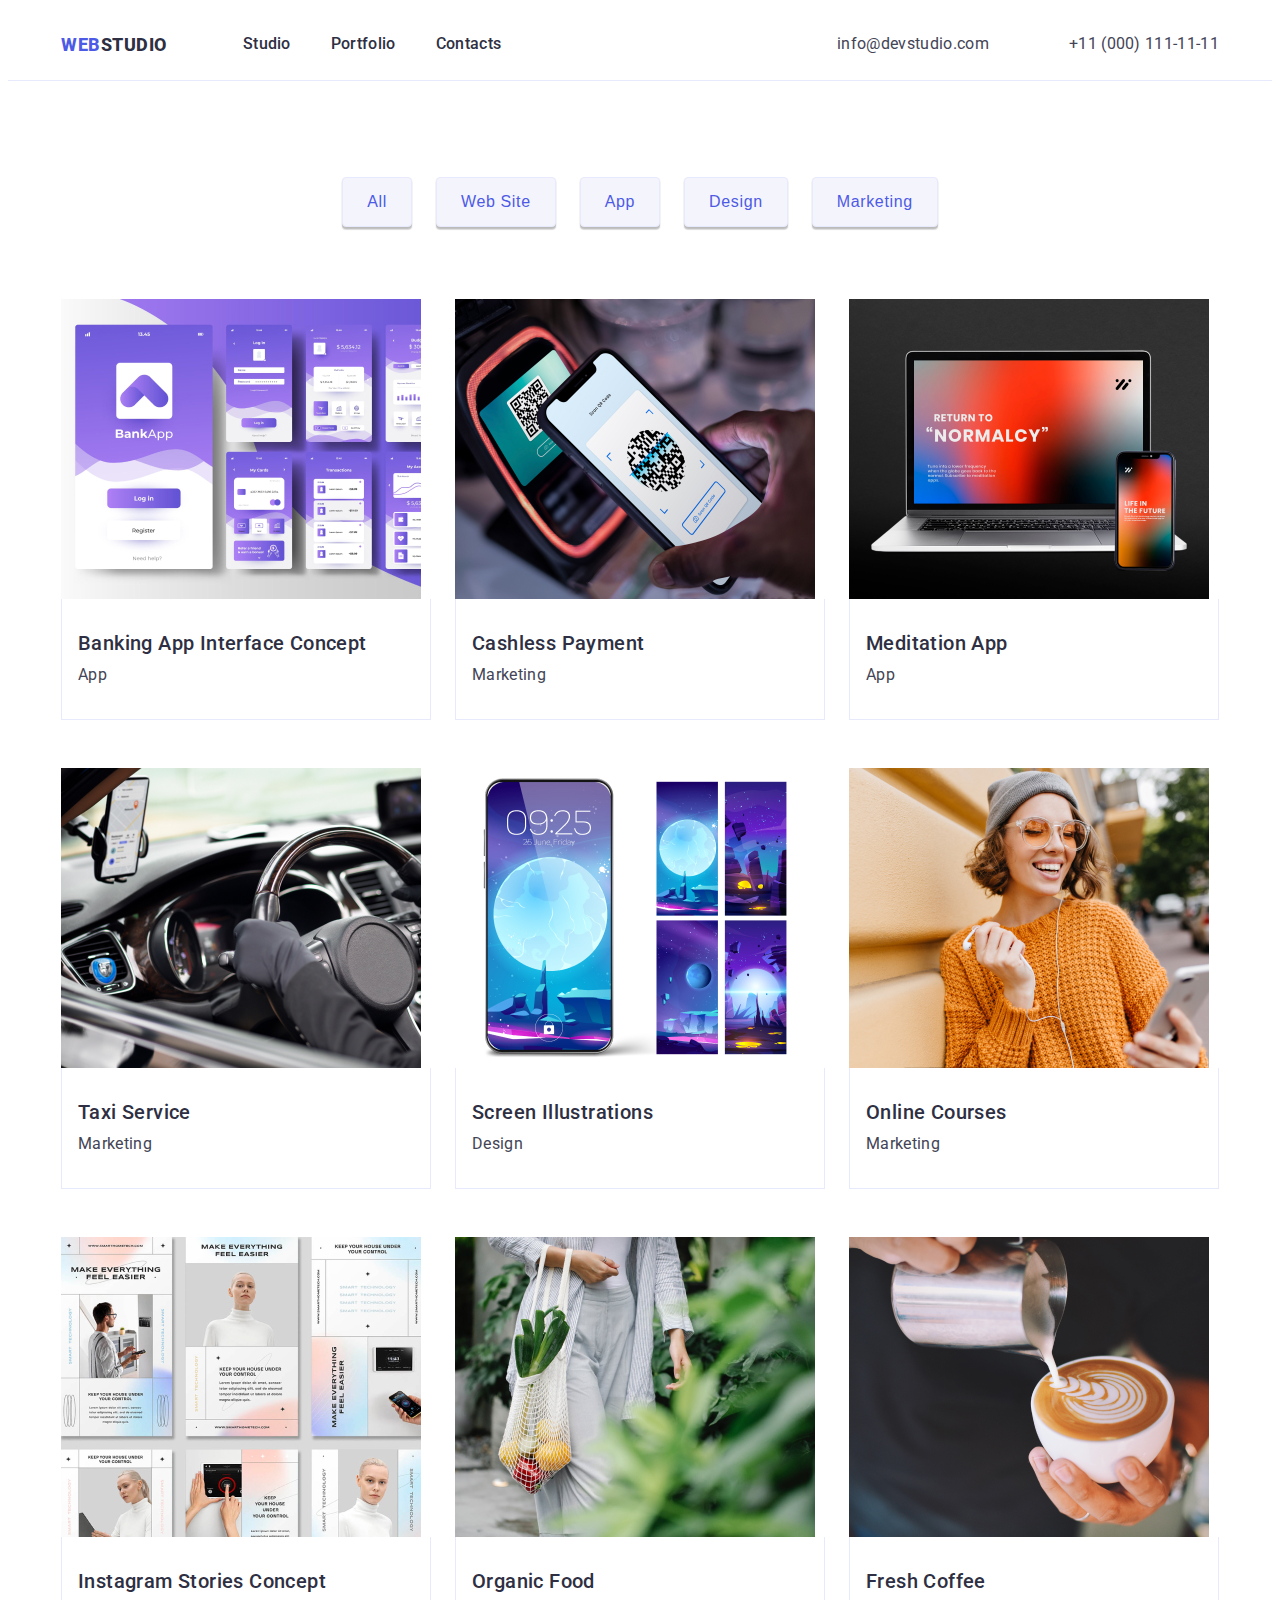
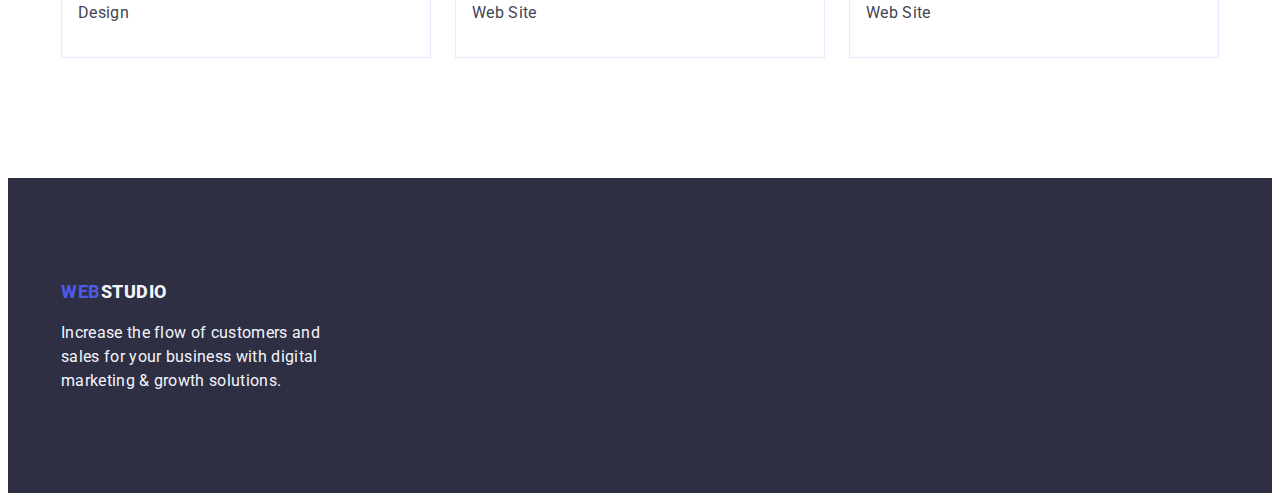
==== portfolio.html @ 7e5cd4c1 "Initial commit" ====
<!DOCTYPE html>
<html lang="en">
  <head>
    <meta charset="UTF-8" />
    <meta http-equiv="X-UA-Compatible" content="IE=edge" />
    <meta name="viewport" content="width=device-width, initial-scale=1.0" />
    <title>Portfolio</title>
    <link rel="preconnect" href="https://fonts.googleapis.com" />
    <link rel="preconnect" href="https://fonts.gstatic.com" crossorigin />
    <link
      href="https://fonts.googleapis.com/css2?family=Raleway:wght@800&family=Roboto:wght@400;500;700;900&display=swap"
      rel="stylesheet"
    />
    <link
      rel="stylesheet"
      href="https://cdnjs.cloudflare.com/ajax/libs/modern-normalize/2.0.0/modern-normalize.min.css"
      integrity="sha512-4xo8blKMVCiXpTaLzQSLSw3KFOVPWhm/TRtuPVc4WG6kUgjH6J03IBuG7JZPkcWMxJ5huwaBpOpnwYElP/m6wg=="
      crossorigin="anonymous"
      referrerpolicy="no-referrer"
    />
    <link rel="stylesheet" href="./css/styles.css" />
  </head>
  <body>
    <!-- Header -->
    <header class="page-header">
      <div class="container header-container">
        <nav class="page-nav">
          <a class="logo-first-part-header link" href="./index.html"
            >Web<span class="logo-second-part-header">Studio</span></a
          >
          <ul class="menu list">
            <li class="menu-item">
              <a class="menu-link link" href="./index.html">Studio</a>
            </li>
            <li class="menu-item">
              <a class="menu-link link" href="./portfolio.html">Portfolio</a>
            </li>
            <li class="menu-item">
              <a class="menu-link link" href="">Contacts</a>
            </li>
          </ul>
        </nav>
        <address class="address-nav">
          <ul class="address-list list">
            <li class="address-item">
              <a class="address-link link" href="mailto:info@devstudio.com"
                >info@devstudio.com</a
              >
            </li>
            <li class="address-item">
              <a class="address-link link" href="tel:+110001111111"
                >+11 (000) 111-11-11</a
              >
            </li>
          </ul>
        </address>
      </div>
    </header>
    <main>
      <section class="section-portfolio">
        <div class="container">
          <h1 class="visually-hidden">portfolio</h1>

          <!-- Filter buttons -->

          <ul class="filter-list list">
            <li class="filter-item" id="#all">
              <button class="filter-button" type="button">All</button>
            </li>
            <li class="filter-item" id="#website">
              <button class="filter-button" type="button">Web Site</button>
            </li>
            <li class="filter-item" id="#app">
              <button class="filter-button" type="button">App</button>
            </li>
            <li class="filter-item" id="#design">
              <button class="filter-button" type="button">Design</button>
            </li>
            <li class="filter-item" id="#marketing">
              <button class="filter-button" type="button">Marketing</button>
            </li>
          </ul>
          <!-- Images group 1 -->
          <ul class="portfolio-job-list list">
            <li class="portfolio-list link">
              <a class="port-links link" href="">
                <img
                  class="images-group"
                  src="./images/portfolio/image_group_1/1.jpg"
                  alt="screenshots on mobile phone of banking app"
                  width="360"
                  height="300"
                />

                <div class="portfolio-block">
                  <h2 class="portfolio-list-head">
                    Banking App Interface Concept
                  </h2>
                  <p class="portfolio-list-description">App</p>
                </div>
              </a>
            </li>
            <li class="portfolio-list link">
              <a class="port-links link" href="">
                <img
                  class="images-group"
                  src="./images/portfolio/image_group_1/2.jpg"
                  alt="man paying with mobile by qr-code"
                  width="360"
                  height="300"
                />

                <div class="portfolio-block">
                  <h2 class="portfolio-list-head">Cashless Payment</h2>
                  <p class="portfolio-list-description">Marketing</p>
                </div>
              </a>
            </li>
            <li class="portfolio-list link">
              <a class="port-links link" href="">
                <img
                  class="images-group"
                  src="./images/portfolio/image_group_1/3.jpg"
                  alt="mobile phone and lapton showing app"
                  width="360"
                  height="300"
                />

                <div class="portfolio-block">
                  <h2 class="portfolio-list-head">Meditation App</h2>
                  <p class="portfolio-list-description">App</p>
                </div>
              </a>
            </li>

            <!-- Images group 2 -->
            <li class="portfolio-list link">
              <a class="port-links link" href="">
                <img
                  class="images-group"
                  src="./images/portfolio/image_group_2/1.jpg"
                  alt="man driving a car"
                  width="360"
                  height="300"
                />

                <div class="portfolio-block">
                  <h2 class="portfolio-list-head">Taxi Service</h2>
                  <p class="portfolio-list-description">Marketing</p>
                </div>
              </a>
            </li>
            <li class="portfolio-list link">
              <a class="port-links link" href="">
                <img
                  class="images-group"
                  src="./images/portfolio/image_group_2/2.jpg"
                  alt="phone with different Illustrations"
                  width="360"
                  height="300"
                />

                <div class="portfolio-block">
                  <h2 class="portfolio-list-head">Screen Illustrations</h2>
                  <p class="portfolio-list-description">Design</p>
                </div>
              </a>
            </li>
            <li class="portfolio-list link">
              <a class="port-links link" href="">
                <img
                  class="images-group"
                  src="./images/portfolio/image_group_2/3.jpg"
                  alt="girl listening music and smiling"
                  width="360"
                  height="300"
                />

                <div class="portfolio-block">
                  <h2 class="portfolio-list-head">Online Courses</h2>
                  <p class="portfolio-list-description">Marketing</p>
                </div>
              </a>
            </li>
            <!-- Images group 3 -->

            <li class="portfolio-list link">
              <a class="port-links link" href="">
                <img
                  class="images-group"
                  src="./images/portfolio/image_group_3/1.jpg"
                  alt="screenshots from applications"
                  width="360"
                  height="300"
                />

                <div class="portfolio-block">
                  <h2 class="portfolio-list-head">Instagram Stories Concept</h2>
                  <p class="portfolio-list-description">Design</p>
                </div>
              </a>
            </li>
            <li class="portfolio-list link">
              <a class="port-links link" href="">
                <img
                  class="images-group"
                  src="./images/portfolio/image_group_3/2.jpg"
                  alt="woman with veggies and fruits"
                  width="360"
                  height="300"
                />

                <div class="portfolio-block">
                  <h2 class="portfolio-list-head">Organic Food</h2>
                  <p class="portfolio-list-description">Web Site</p>
                </div>
              </a>
            </li>
            <li class="portfolio-list link">
              <a class="port-links link" href="">
                <img
                  class="images-group"
                  src="./images/portfolio/image_group_3/3.jpg"
                  alt="man making coffee"
                  width="360"
                  height="300"
                />

                <div class="portfolio-block">
                  <h2 class="portfolio-list-head">Fresh Coffee</h2>
                  <p class="portfolio-list-description">Web Site</p>
                </div>
              </a>
            </li>
          </ul>
        </div>
      </section>
    </main>
    <footer class="footer">
      <div class="container">
        <a class="logo-first-part-footer link" href="./index.html"
          >Web<span class="logo-second-part-footer">Studio</span></a
        >
        <p class="footer-description">
          Increase the flow of customers and <br />sales for your business with
          digital <br />
          marketing & growth solutions.
        </p>
      </div>
    </footer>
  </body>
</html>
---- css/styles.css ----
:root {
--accent-color: #404BBF;
--headers-description: #2E2F42;
--descriptions: #434455;
--footer-description: #F4F4FD;
--button-color: #4d5ae5;
--button-background: #F4F4FD;
--iris: #4D5AE5;
--cornflower: #E7E9FC;
--secondary-logo-header-color: #2e2f42;
--filter-box-shadow: 0px 2px 2px 0px rgba(0, 0, 0, 0.12),
    0px 2px 1px 0px rgba(0, 0, 0, 0.08),
    0px 3px 1px 0px rgba(0, 0, 0, 0.10);
/**
  |============================
  | Fonts
  |============================
*/
--font-logo: font-family: 'Raleway', sans-serif;
}
h1,h2,h3,h4,h5,h6,p {
   margin: 0;
}
.list {
    padding: 0;
    margin: 0;
    list-style: none;
}
.link {
    text-decoration: none;
}
.container {
    margin-left: auto;
    margin-right: auto;
    padding-left: 15px;
    padding-right: 15px;
    width: 1158px;
   
}

body {
    font-family: 'Roboto', sans-serif;
    background-color: #FFFFFF;
    color: #434455;
    
}
.section {
    padding-top: 0;
    padding-bottom: 120px;
}

img { 
    display: block;
}

.visually-hidden {
    position: absolute;
    width: 1px;
    height: 1px;
    margin: -1px;
    border: 0;
    padding: 0;

    white-space: nowrap;
    clip-path: inset(100%);
    clip: rect(0 0 0 0);
    overflow: hidden;
}


/**
  |============================
  | Header
  |============================
*/
.logo-first-part-header {
    margin-right: 76px;
    padding-top: 25.5px;
    padding-bottom: 25.5px;

    font-family: var(--font-logo);
    font-weight: 800;
    font-size: 18px;
    line-height: 1.17;
    letter-spacing: 0.03em;
    text-transform: uppercase;
    color: var(--iris);

}
.logo-second-part-header {
    font-family: var(--font-logo);
    font-weight: 800;
    font-size: 18px;
    line-height: 1.17;
    letter-spacing: 0.03em;
    text-transform: uppercase;
    color: var(--secondary-logo-header-color);

}

.page-header {
    border-bottom: 1px solid #e7e9fc;
}

.header-container {
    display: flex;
    align-items: center;
}
.page-nav {
    display: flex;
    align-items: center;
}
.menu {
    display: flex;
    gap: 40px;
}

.menu-link {
    display: block;
    padding-top: 24px;
    padding-bottom: 24px;
}    

.menu-link {
        font-style: normal;
        font-weight: 500;
        font-size: 16px;
        line-height: 1.5;
        letter-spacing: 0.02em;
        color: var(--headers-description);
}
.menu-link:hover,
.menu-link:focus {
    color: #404bbf;

}

/* --------------------Address--------------------- */
address {
    font-style: normal;
}
.address-nav {
    margin-left: auto;
}
.address-list {
    display: flex;
    margin-left: auto;
    gap: 40px;

}
.address-item + .address-item {
    margin-left: 40px;
}
.address-link {
    padding-top: 24px;
    padding-bottom: 24px;
        font-style: normal;
        list-style: none;
        font-weight: 400;
        font-size: 16px;
        line-height: 1.5;
        letter-spacing: 0.02em;
        color: #434455;
}
.address-link:hover,
.address-link:focus {
color: #404bbf;
}

/* --------------------/Address--------------------- */

/**
  |============================
  | /HEADER
  |============================
*/

/**
  |============================
  | HERo
  |============================
*/
.main-section {
   
    background-color: #2e2f42;
    text-align: center;
    height: 600px;
    padding: 188px 0;
}

.hero-title {
    align-items: center;
    max-width: 496px;
    margin: auto;
    margin-bottom: 48px;
 

    font-weight: 700;
    font-size: 56px;
    line-height: 1.07;
    letter-spacing: 0.02em;
    color: #ffffff;
    
}
.order-button {
    display: block;
    margin: auto;
    border: none;
    min-width: 169px;
    height: 56px;
    padding: 16px 32px;
    border-radius: 4px;
    box-shadow: 0px 4px 4px 0px rgba(0, 0, 0, 0.15);
    
    font-size: 16px;
    font-weight: 500;
    letter-spacing: 0.04em;
    line-height: 1.5;
    color:#ffffff;
    background: var(--iris);
    cursor: pointer;
}
.order-button:hover,
.order-button:focus {
    background-color: #404BBF
}
/**
  |============================
  | /HERO
  |============================
*/


/**
  |============================
  | OUR GOALS
  |============================
*/

.section-goals {
    padding: 120px 0;
}


.goals-list {
    display: flex;
    gap: 24px;
    
}

.goals-item {
    width: calc((100% - 72px) / 4);
}

.goals-title {
    margin-top: 0;
    margin-bottom: 8px;
        font-weight: 500;
        font-size: 20px;
        line-height: 1.2;
        letter-spacing: 0.02em;
        color: var(--headers-description);
}
.goals-description {
    margin-top: 0;
    margin-bottom: 0;

        font-weight: 400;
        font-size: 16px;
        line-height: 1.5;
        letter-spacing: 0.02em;
        color: var(--descriptions);
}

/**
  |============================
  | /OUR GOALS
  |============================
*/


/**
  |============================
  | OUR SERVICES
  |============================
*/
.team {
    padding: 120px 0;
}

.services {
    padding-bottom: 120px;
}

.services-title {
    margin-top: 0;
    margin-bottom: 72px;
        font-weight: 700;
        font-size: 36px;
        line-height: 1.11;
        text-align: center;
        letter-spacing: 0.02em;
        text-transform: capitalize;
        color: var(--headers-description);
}

.services-list {
    display: flex;
    
    
}

.services-item {
    width: calc((100% - 48) / 3) ;
    margin-right: 24px;
    
}

.services-item:nth-child(3n) {
    margin-right: 0px;
}
/**
  |============================
  | /OUR SERVICES
  |============================
*/


/**
  |============================
  | OUR TEAM
  |============================
*/
.team {
    background-color: #F4F4FD;
}
.our-team-section {
    padding: 120px 0;
    background-color: #F4F4FD;
}

.team-title {
    margin-top: 0;
    margin-bottom: 72px;
    
    font-weight: 700;
    font-size: 36px;
    line-height: 1.11;
    letter-spacing: 0.02em;
    text-transform: capitalize;
    text-align: center;
    color: var(--headers-description);

}

.team-menu {
    display: flex;
    text-align: center;

    background-color: #FFFFFF;
}
.team-item {
    margin-right: 24px;
    width: calc((100%-70) / 4);
    border-radius: 0px 0px 4px 4px;
    

    background-color: #FFFFFF;
}

.team-item:nth-child(4n){
    margin-right: 0;
}

.employee {
    padding: 32px 16px;
}

.team-name {
    margin-bottom: 8px;
    font-weight: 500;
    font-size: 20px;
    line-height: 1.2;
    letter-spacing: 0.02em;
    color: var(--headers-description);
}
.team-position {
    margin-top: 0;
    margin-bottom: 0;
    font-weight: 400;
    font-size: 16px;
    line-height: 1.5;
    letter-spacing: 0.02em;
    color: var(--descriptions);
}

/**
  |============================
  | /OUR TEAM
  |============================
*/


/**
  |============================
  | FOOTER
  |============================
*/


.footer {
    padding: 100px 0;

    background-color: #2e2f42;
}

.logo-first-part-footer {
    display: inline-block;
    padding-top: 0;
    padding-bottom: 0;
    margin-bottom: 16px;

    font-family: var(--font-logo);
    font-weight: 800;
     font-size: 18px;
     line-height: 1.17;
     letter-spacing: 0.03em;
     text-transform: uppercase;
     color: #4d5ae5;
}
.logo-second-part-footer {
    padding-top: 0;
    padding-bottom: 0;

    font-family: var(--font-logo);
    font-weight: 800;
    font-size: 18px;
    line-height: 1.5;
    letter-spacing: 0.03em;
    text-transform: uppercase;
    color: var(--footer-description);
}

.footer-description {
    display: block;
    flex-direction: column;
    max-width: 264px;
    
    font-weight: 400;
    font-size: 16px;
    line-height: 1.5;
    letter-spacing: 0.02em;
    color:var(--footer-description);
}

/**
  |============================
  | /FOOTER
  |============================
*/


/**
  |===========================================================================
  | PORTFOLIO
  |===========================================================================
*/

.section-portfolio{
    padding-top: 96px;
    padding-bottom: 120px;
}

.portfolio-list {
    text-decoration: none;
}

.filter-list {
    display: flex;
    justify-content: center;
    margin-bottom: 72px;
}

.filter-item {
    margin-right: 24px;
}

.filter-item:nth-child(5n) {
    margin-right: 0;
}

.filter-button {
    padding: 12px 24px;
    
    border-radius: 4px;
    box-shadow: var(--filter-box-shadow);
    border: 1px solid var(--cornflower, #E7E9FC);
    
    font-weight: 500;
    font-size: 16px;
    line-height: 1.5;
    letter-spacing: 0.04em;
    cursor: pointer;

    color: var(--button-color);
    background-color: var(--button-background);
}
.filter-button:focus,
.filter-button:hover {
    border: 1px solid transparent;
    background-color: var(--accent-color);
    color: #FFFFFF;
    
}

.portfolio-job-list {
    display: flex;
    flex-wrap: wrap;
    row-gap: 48px;
}

.portfolio-list {
    margin-right: 24px;
    
    width: calc((100% - 48px) / 3);
    
}
.portfolio-list:nth-child(3n) {
    margin-right: 0;
    
}

.portfolio-links {
    display: flex;
}

.portfolio-block {
    padding: 32px 16px;
    border: 1px solid #e7e9fc;
    border-top: none;
}

.portfolio-list-head {
    margin-bottom: 8px;

    font-weight: 500;
    font-size: 20px;
    line-height: 1.2;
    letter-spacing: 0.02em;
    color: var(--headers-description);
    text-decoration: none;
}
.portfolio-list-description {
    font-size: 16px;
    line-height: 1.5;
    letter-spacing: 0.02em;
    color: var(--descriptions);
    text-decoration: none;
}

/**
  |==============================================================================
  | /PORTFOLIO
  |==============================================================================
*/
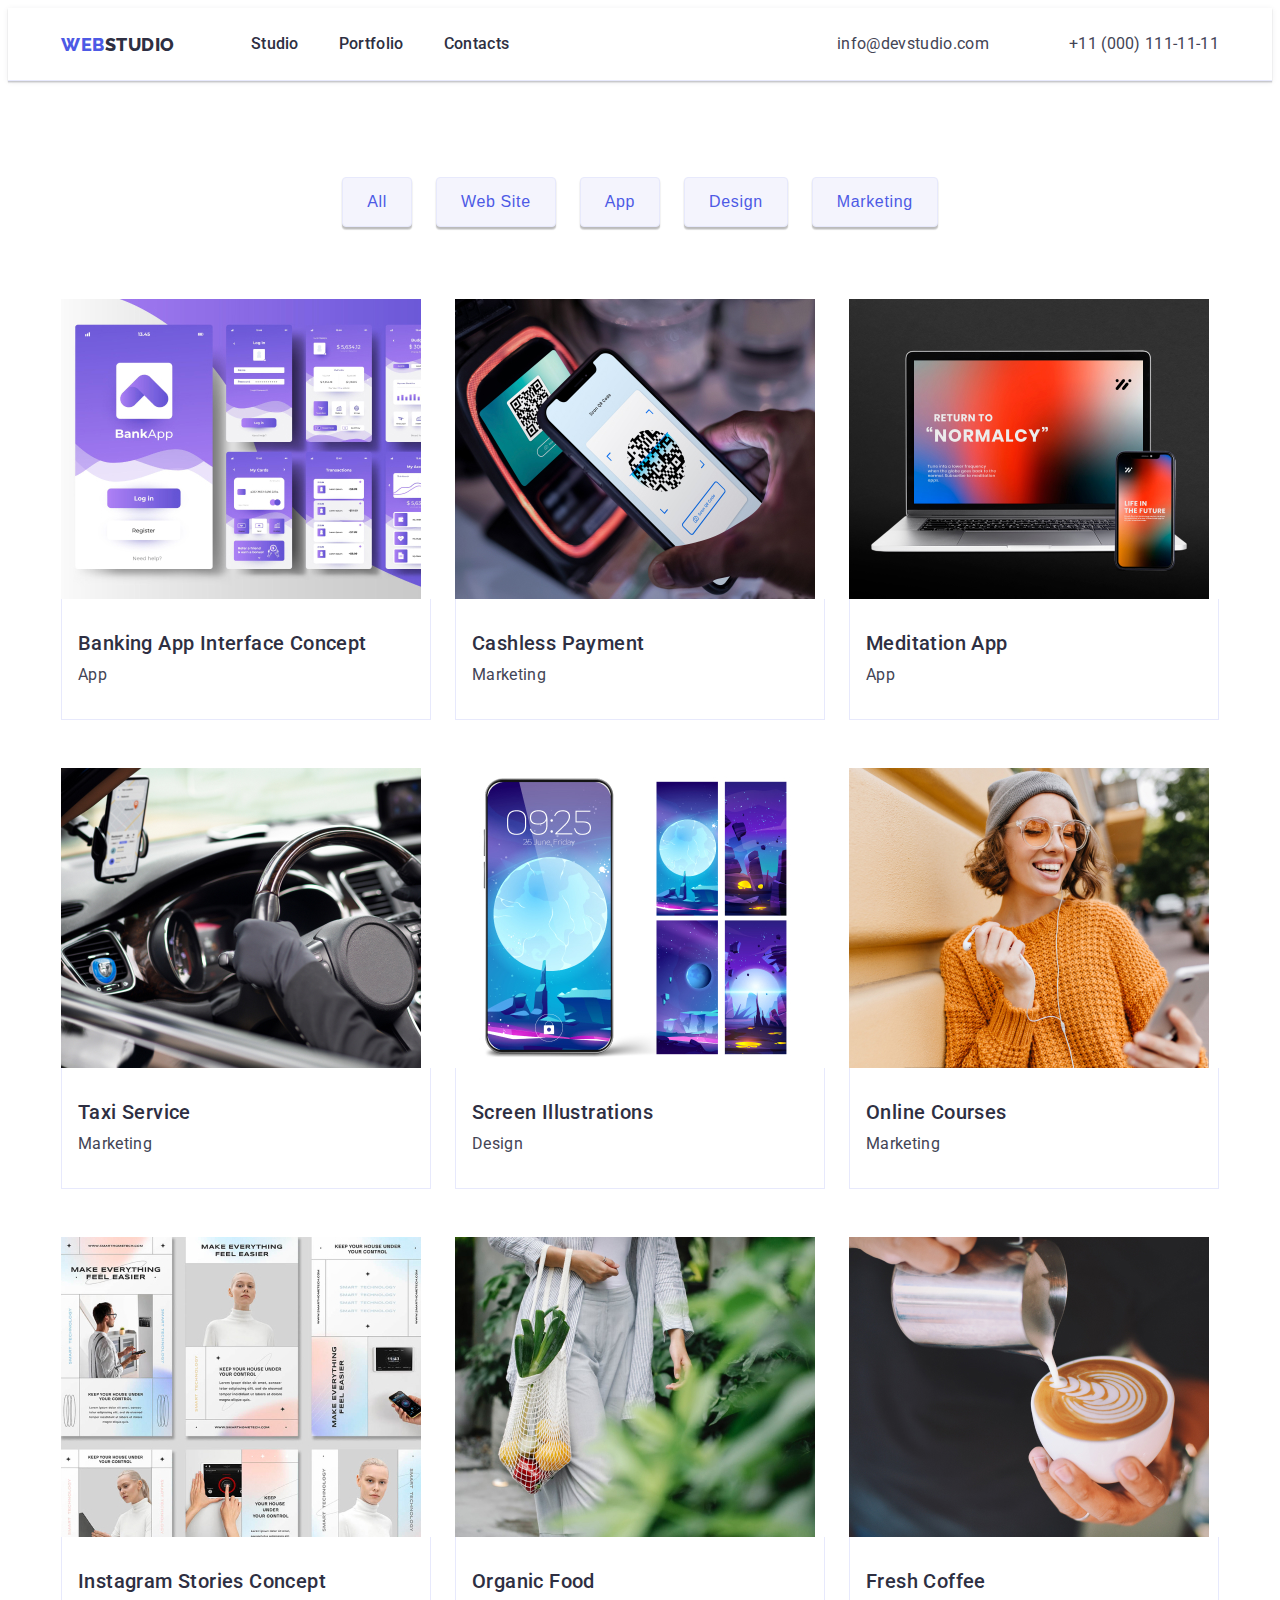
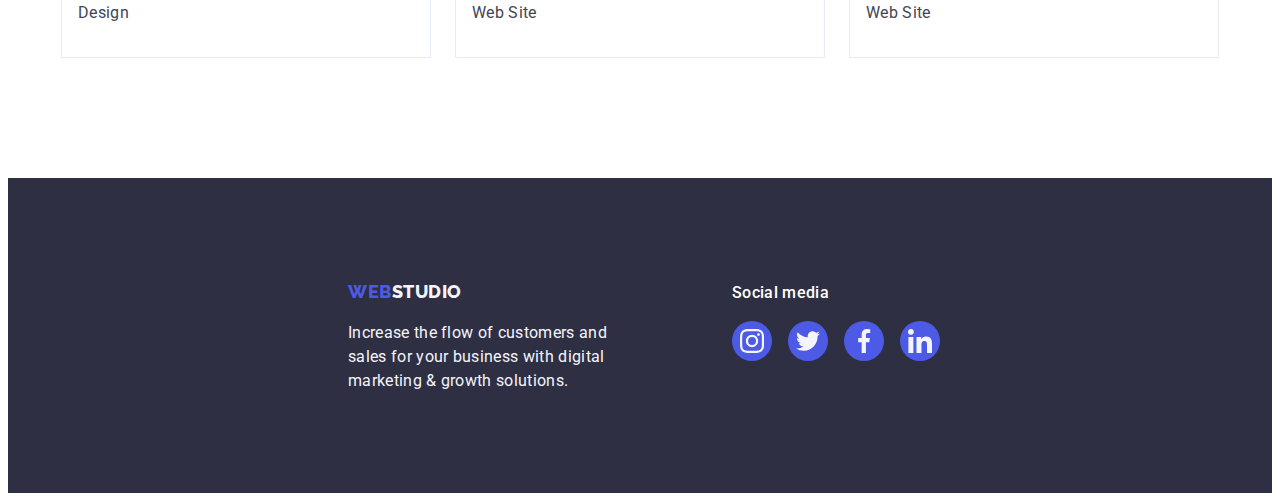
==== commit ec844e7b: "update" ====
--- a/portfolio.html
+++ b/portfolio.html
@@ -109,7 +109,6 @@
                   width="360"
                   height="300"
                 />
-
                 <div class="portfolio-block">
                   <h2 class="portfolio-list-head">Cashless Payment</h2>
                   <p class="portfolio-list-description">Marketing</p>
@@ -237,15 +236,73 @@
       </section>
     </main>
     <footer class="footer">
-      <div class="container">
-        <a class="logo-first-part-footer link" href="./index.html"
-          >Web<span class="logo-second-part-footer">Studio</span></a
-        >
-        <p class="footer-description">
-          Increase the flow of customers and <br />sales for your business with
-          digital <br />
-          marketing & growth solutions.
-        </p>
+      <div class="footer-section container">
+        <div class="footer-logo-side">
+          <a class="logo-first-part-footer link" href="./index.html"
+            >Web<span class="logo-second-part-footer">Studio</span></a
+          >
+          <p class="footer-description">
+            Increase the flow of customers and sales for your business with
+            digital marketing & growth solutions.
+          </p>
+        </div>
+        <div class="footer-socials">
+          <p class="social-text">Social media</p>
+          <ul class="social-list list">
+            <li class="social-item">
+              <a
+                class="social-link"
+                href="https://www.instagram.com/"
+                target="_blank"
+                rel="noopener no-referrer"
+                aria-label="Instagram icon"
+              >
+                <svg class="social-icons" width="24" height="24">
+                  <use href="./images/icons.svg#instagram"></use>
+                </svg>
+              </a>
+            </li>
+            <li>
+              <a
+                class="social-link link"
+                href="https://twitter.com/"
+                target="_blank"
+                rel="noopener no-referrer"
+                aria-label="Twitter icon"
+              >
+                <svg class="social-icons" width="24" height="24">
+                  <use href="./images/icons.svg#twitter"></use>
+                </svg>
+              </a>
+            </li>
+            <li>
+              <a
+                class="social-link"
+                href="https://facebook.com"
+                target="_blank"
+                rel="noopener no-referrer"
+                aria-label="Facebook icon"
+              >
+                <svg class="social-icons" width="24" height="24">
+                  <use href="./images/icons.svg#facebook"></use>
+                </svg>
+              </a>
+            </li>
+            <li>
+              <a
+                class="social-link"
+                href="https://linkedin.com"
+                target="_blank"
+                rel="noopener no-referrer"
+                aria-label="Linkedin icon"
+              >
+                <svg class="social-icons" width="24" height="24">
+                  <use href="./images/icons.svg#linkedin"></use>
+                </svg>
+              </a>
+            </li>
+          </ul>
+        </div>
       </div>
     </footer>
   </body>
--- a/css/styles.css
+++ b/css/styles.css
@@ -1,72 +1,73 @@
 :root {
---accent-color: #404BBF;
---headers-description: #2E2F42;
---descriptions: #434455;
---footer-description: #F4F4FD;
---button-color: #4d5ae5;
---button-background: #F4F4FD;
---iris: #4D5AE5;
---cornflower: #E7E9FC;
---secondary-logo-header-color: #2e2f42;
---filter-box-shadow: 0px 2px 2px 0px rgba(0, 0, 0, 0.12),
-    0px 2px 1px 0px rgba(0, 0, 0, 0.08),
-    0px 3px 1px 0px rgba(0, 0, 0, 0.10);
-/**
-  |============================
-  | Fonts
-  |============================
-*/
---font-logo: font-family: 'Raleway', sans-serif;
-}
-h1,h2,h3,h4,h5,h6,p {
-   margin: 0;
+  --accent-color: #404bbf;
+  --headers-description: #2e2f42;
+  --descriptions: #434455;
+  --footer-description: #f4f4fd;
+  --button-color: #4d5ae5;
+  --button-background: #f4f4fd;
+  --iris: #4d5ae5;
+  --cornflower: #e7e9fc;
+  --icon-background: #f4f4fd;
+  --secondary-logo-header-color: #2e2f42;
+  --filter-box-shadow: 0px 2px 2px 0px rgba(0, 0, 0, 0.12),
+    0px 2px 1px 0px rgba(0, 0, 0, 0.08), 0px 3px 1px 0px rgba(0, 0, 0, 0.1);
+  --bg-hero: rgba(46, 47, 66, 0.7);
+  --bg-socials: #31d0aa;
+  --font-logo: 'Raleway', sans-serif;
+  --grey-cl: #8e8f99;
+}
+h1,
+h2,
+h3,
+h4,
+h5,
+h6,
+p {
+  margin: 0;
 }
 .list {
-    padding: 0;
-    margin: 0;
-    list-style: none;
+  padding: 0;
+  margin: 0;
+  list-style: none;
 }
 .link {
-    text-decoration: none;
+  text-decoration: none;
 }
 .container {
-    margin-left: auto;
-    margin-right: auto;
-    padding-left: 15px;
-    padding-right: 15px;
-    width: 1158px;
-   
+  margin-left: auto;
+  margin-right: auto;
+  padding-left: 15px;
+  padding-right: 15px;
+  width: 1158px;
 }
 
 body {
-    font-family: 'Roboto', sans-serif;
-    background-color: #FFFFFF;
-    color: #434455;
-    
+  font-family: 'Roboto', sans-serif;
+  background-color: #ffffff;
+  color: #434455;
 }
 .section {
-    padding-top: 0;
-    padding-bottom: 120px;
-}
-
-img { 
-    display: block;
+  padding-top: 0;
+  padding-bottom: 120px;
+}
+
+img {
+  display: block;
 }
 
 .visually-hidden {
-    position: absolute;
-    width: 1px;
-    height: 1px;
-    margin: -1px;
-    border: 0;
-    padding: 0;
-
-    white-space: nowrap;
-    clip-path: inset(100%);
-    clip: rect(0 0 0 0);
-    overflow: hidden;
-}
-
+  position: absolute;
+  width: 1px;
+  height: 1px;
+  margin: -1px;
+  border: 0;
+  padding: 0;
+
+  white-space: nowrap;
+  clip-path: inset(100%);
+  clip: rect(0 0 0 0);
+  overflow: hidden;
+}
 
 /**
   |============================
@@ -74,97 +75,97 @@
   |============================
 */
 .logo-first-part-header {
-    margin-right: 76px;
-    padding-top: 25.5px;
-    padding-bottom: 25.5px;
-
-    font-family: var(--font-logo);
-    font-weight: 800;
-    font-size: 18px;
-    line-height: 1.17;
-    letter-spacing: 0.03em;
-    text-transform: uppercase;
-    color: var(--iris);
-
+  margin-right: 76px;
+  padding-top: 25.5px;
+  padding-bottom: 25.5px;
+
+  font-family: var(--font-logo);
+  font-weight: 800;
+  font-size: 18px;
+  line-height: 1.17;
+  letter-spacing: 0.03em;
+  text-transform: uppercase;
+  color: var(--iris);
 }
 .logo-second-part-header {
-    font-family: var(--font-logo);
-    font-weight: 800;
-    font-size: 18px;
-    line-height: 1.17;
-    letter-spacing: 0.03em;
-    text-transform: uppercase;
-    color: var(--secondary-logo-header-color);
-
+  font-family: var(--font-logo);
+  font-weight: 800;
+  font-size: 18px;
+  line-height: 1.17;
+  letter-spacing: 0.03em;
+  text-transform: uppercase;
+  color: var(--secondary-logo-header-color);
 }
 
 .page-header {
-    border-bottom: 1px solid #e7e9fc;
+  border-bottom: 1px solid #e7e9fc;
+
+  box-shadow: 0px 1px 6px 0px rgba(46, 47, 66, 0.08),
+    0px 1px 1px 0px rgba(46, 47, 66, 0.16),
+    0px 2px 1px 0px rgba(46, 47, 66, 0.08);
 }
 
 .header-container {
-    display: flex;
-    align-items: center;
+  display: flex;
+  align-items: center;
 }
 .page-nav {
-    display: flex;
-    align-items: center;
+  display: flex;
+  align-items: center;
 }
 .menu {
-    display: flex;
-    gap: 40px;
+  display: flex;
+  gap: 40px;
 }
 
 .menu-link {
-    display: block;
-    padding-top: 24px;
-    padding-bottom: 24px;
-}    
+  display: block;
+  padding-top: 24px;
+  padding-bottom: 24px;
+}
 
 .menu-link {
-        font-style: normal;
-        font-weight: 500;
-        font-size: 16px;
-        line-height: 1.5;
-        letter-spacing: 0.02em;
-        color: var(--headers-description);
+  font-style: normal;
+  font-weight: 500;
+  font-size: 16px;
+  line-height: 1.5;
+  letter-spacing: 0.02em;
+  color: var(--headers-description);
 }
 .menu-link:hover,
 .menu-link:focus {
-    color: #404bbf;
-
+  color: #404bbf;
 }
 
 /* --------------------Address--------------------- */
 address {
-    font-style: normal;
+  font-style: normal;
 }
 .address-nav {
-    margin-left: auto;
+  margin-left: auto;
 }
 .address-list {
-    display: flex;
-    margin-left: auto;
-    gap: 40px;
-
+  display: flex;
+  margin-left: auto;
+  gap: 40px;
 }
 .address-item + .address-item {
-    margin-left: 40px;
+  margin-left: 40px;
 }
 .address-link {
-    padding-top: 24px;
-    padding-bottom: 24px;
-        font-style: normal;
-        list-style: none;
-        font-weight: 400;
-        font-size: 16px;
-        line-height: 1.5;
-        letter-spacing: 0.02em;
-        color: #434455;
+  padding-top: 24px;
+  padding-bottom: 24px;
+  font-style: normal;
+  list-style: none;
+  font-weight: 400;
+  font-size: 16px;
+  line-height: 1.5;
+  letter-spacing: 0.02em;
+  color: #434455;
 }
 .address-link:hover,
 .address-link:focus {
-color: #404bbf;
+  color: #404bbf;
 }
 
 /* --------------------/Address--------------------- */
@@ -181,48 +182,57 @@
   |============================
 */
 .main-section {
-   
-    background-color: #2e2f42;
-    text-align: center;
-    height: 600px;
-    padding: 188px 0;
+  height: 600px;
+  padding: 188px 0;
+  margin: 0 auto;
+
+  background-image: linear-gradient(
+      rgba(46, 47, 66, 0.7),
+      rgba(46, 47, 66, 0.7)
+    ),
+    url('../images/hero-bg.jpg');
+  background-repeat: no-repeat;
+  max-width: 1400px;
+  background-position: center;
+  background-size: cover;
+
+  background-color: #2e2f42;
+  text-align: center;
 }
 
 .hero-title {
-    align-items: center;
-    max-width: 496px;
-    margin: auto;
-    margin-bottom: 48px;
- 
-
-    font-weight: 700;
-    font-size: 56px;
-    line-height: 1.07;
-    letter-spacing: 0.02em;
-    color: #ffffff;
-    
+  align-items: center;
+  max-width: 496px;
+  margin: auto;
+  margin-bottom: 48px;
+
+  font-weight: 700;
+  font-size: 56px;
+  line-height: 1.07;
+  letter-spacing: 0.02em;
+  color: #ffffff;
 }
 .order-button {
-    display: block;
-    margin: auto;
-    border: none;
-    min-width: 169px;
-    height: 56px;
-    padding: 16px 32px;
-    border-radius: 4px;
-    box-shadow: 0px 4px 4px 0px rgba(0, 0, 0, 0.15);
-    
-    font-size: 16px;
-    font-weight: 500;
-    letter-spacing: 0.04em;
-    line-height: 1.5;
-    color:#ffffff;
-    background: var(--iris);
-    cursor: pointer;
+  display: block;
+  margin: auto;
+  border: none;
+  min-width: 169px;
+  height: 56px;
+  padding: 16px 32px;
+  border-radius: 4px;
+  box-shadow: 0px 4px 4px 0px rgba(0, 0, 0, 0.15);
+
+  font-size: 16px;
+  font-weight: 500;
+  letter-spacing: 0.04em;
+  line-height: 1.5;
+  color: #ffffff;
+  background: var(--iris);
+  cursor: pointer;
 }
 .order-button:hover,
 .order-button:focus {
-    background-color: #404BBF
+  background-color: #404bbf;
 }
 /**
   |============================
@@ -230,7 +240,6 @@
   |============================
 */
 
-
 /**
   |============================
   | OUR GOALS
@@ -238,38 +247,52 @@
 */
 
 .section-goals {
-    padding: 120px 0;
-}
-
+  padding: 120px 0;
+}
 
 .goals-list {
-    display: flex;
-    gap: 24px;
-    
+  display: flex;
+  gap: 24px;
 }
 
 .goals-item {
-    width: calc((100% - 72px) / 4);
-}
-
+  width: calc((100% - 72px) / 4);
+}
+
+.icon-goals {
+  display: flex;
+  justify-content: center;
+  align-items: center;
+  width: 264px;
+  height: 112px;
+  margin-bottom: 8px;
+  padding: 24px 100px;
+  border-radius: 4px;
+  background-color: var(--icon-background);
+}
+
+/* .icons {
+  width: 64px;
+  height: 64px;
+} */
 .goals-title {
-    margin-top: 0;
-    margin-bottom: 8px;
-        font-weight: 500;
-        font-size: 20px;
-        line-height: 1.2;
-        letter-spacing: 0.02em;
-        color: var(--headers-description);
+  margin-top: 0;
+  margin-bottom: 8px;
+  font-weight: 500;
+  font-size: 20px;
+  line-height: 1.2;
+  letter-spacing: 0.02em;
+  color: var(--headers-description);
 }
 .goals-description {
-    margin-top: 0;
-    margin-bottom: 0;
-
-        font-weight: 400;
-        font-size: 16px;
-        line-height: 1.5;
-        letter-spacing: 0.02em;
-        color: var(--descriptions);
+  margin-top: 0;
+  margin-bottom: 0;
+
+  font-weight: 400;
+  font-size: 16px;
+  line-height: 1.5;
+  letter-spacing: 0.02em;
+  color: var(--descriptions);
 }
 
 /**
@@ -278,46 +301,42 @@
   |============================
 */
 
-
 /**
   |============================
   | OUR SERVICES
   |============================
 */
 .team {
-    padding: 120px 0;
+  padding: 120px 0;
 }
 
 .services {
-    padding-bottom: 120px;
+  padding-bottom: 120px;
 }
 
 .services-title {
-    margin-top: 0;
-    margin-bottom: 72px;
-        font-weight: 700;
-        font-size: 36px;
-        line-height: 1.11;
-        text-align: center;
-        letter-spacing: 0.02em;
-        text-transform: capitalize;
-        color: var(--headers-description);
+  margin-top: 0;
+  margin-bottom: 72px;
+  font-weight: 700;
+  font-size: 36px;
+  line-height: 1.11;
+  text-align: center;
+  letter-spacing: 0.02em;
+  text-transform: capitalize;
+  color: var(--headers-description);
 }
 
 .services-list {
-    display: flex;
-    
-    
+  display: flex;
 }
 
 .services-item {
-    width: calc((100% - 48) / 3) ;
-    margin-right: 24px;
-    
+  width: calc((100% - 48) / 3);
+  margin-right: 24px;
 }
 
 .services-item:nth-child(3n) {
-    margin-right: 0px;
+  margin-right: 0px;
 }
 /**
   |============================
@@ -325,73 +344,99 @@
   |============================
 */
 
-
 /**
   |============================
   | OUR TEAM
   |============================
 */
 .team {
-    background-color: #F4F4FD;
+  background-color: #f4f4fd;
 }
 .our-team-section {
-    padding: 120px 0;
-    background-color: #F4F4FD;
+  padding: 120px 0;
+  background-color: #f4f4fd;
 }
 
 .team-title {
-    margin-top: 0;
-    margin-bottom: 72px;
-    
-    font-weight: 700;
-    font-size: 36px;
-    line-height: 1.11;
-    letter-spacing: 0.02em;
-    text-transform: capitalize;
-    text-align: center;
-    color: var(--headers-description);
-
+  margin-top: 0;
+  margin-bottom: 72px;
+
+  font-weight: 700;
+  font-size: 36px;
+  line-height: 1.11;
+  letter-spacing: 0.02em;
+  text-transform: capitalize;
+  text-align: center;
+  color: var(--headers-description);
 }
 
 .team-menu {
-    display: flex;
-    text-align: center;
-
-    background-color: #FFFFFF;
+  display: flex;
+  text-align: center;
+  gap: 24px;
 }
 .team-item {
-    margin-right: 24px;
-    width: calc((100%-70) / 4);
-    border-radius: 0px 0px 4px 4px;
-    
-
-    background-color: #FFFFFF;
-}
-
-.team-item:nth-child(4n){
-    margin-right: 0;
+  box-shadow: 0px 2px 1px 0px rgba(46, 47, 66, 0.08),
+    0px 1px 1px 0px rgba(46, 47, 66, 0.16),
+    0px 1px 6px 0px rgba(46, 47, 66, 0.08);
+
+  border-radius: 0px 0px 4px 4px;
+
+  background-color: #ffffff;
+}
+
+.team-item:nth-child(4n) {
+  margin-right: 0;
 }
 
 .employee {
-    padding: 32px 16px;
+  padding: 32px 16px;
 }
 
 .team-name {
-    margin-bottom: 8px;
-    font-weight: 500;
-    font-size: 20px;
-    line-height: 1.2;
-    letter-spacing: 0.02em;
-    color: var(--headers-description);
+  margin-bottom: 8px;
+  font-weight: 500;
+  font-size: 20px;
+  line-height: 1.2;
+  letter-spacing: 0.02em;
+  color: var(--headers-description);
 }
 .team-position {
-    margin-top: 0;
-    margin-bottom: 0;
-    font-weight: 400;
-    font-size: 16px;
-    line-height: 1.5;
-    letter-spacing: 0.02em;
-    color: var(--descriptions);
+  margin-top: 0;
+  margin-bottom: 8px;
+  font-weight: 400;
+  font-size: 16px;
+  line-height: 1.5;
+  letter-spacing: 0.02em;
+  color: var(--descriptions);
+}
+
+.social-list {
+  display: flex;
+  justify-content: center;
+  gap: 24px;
+}
+.social-item {
+}
+
+.social-link {
+  display: flex;
+  justify-content: center;
+  align-items: center;
+  width: 40px;
+  height: 40px;
+
+  background-color: var(--button-color);
+  border-radius: 50%;
+}
+
+.social-link:hover,
+.social-link:focus {
+  background-color: var(--accent-color);
+}
+.social-icons {
+  color: currentColor;
+  fill: var(--button-background);
 }
 
 /**
@@ -400,57 +445,150 @@
   |============================
 */
 
-
-/**
-  |============================
+/**
+  |============================
+  | Customers
+  |============================
+*/
+.customers-section {
+  padding: 120px 0;
+  text-align: center;
+}
+.customers-title {
+  margin-top: 0;
+  margin-bottom: 72px;
+
+  font-weight: 700;
+  font-size: 36px;
+  line-height: 1.11;
+  letter-spacing: 0.02em;
+  text-transform: capitalize;
+  text-align: center;
+  color: var(--headers-description);
+}
+
+.customer-icons {
+  display: flex;
+  justify-content: center;
+  align-items: center;
+}
+
+.customers-list {
+  display: flex;
+  gap: 24px;
+}
+
+.customers-item {
+  height: 88px;
+  width: calc((100% - 120px) / 6);
+}
+
+.customers-link {
+  display: flex;
+  align-items: center;
+  justify-content: center;
+
+  width: 100%;
+  height: 100%;
+
+  color: var(--grey-cl);
+  border-radius: 4px;
+  border: 1px solid var(--grey-cl);
+}
+.customers-link:hover,
+.customers-link:focus {
+  border-color: var(--accent-color);
+  color: var(--accent-color);
+}
+.clients {
+  fill: currentColor;
+}
+
+/**
+  |============W================
   | FOOTER
   |============================
 */
 
-
 .footer {
-    padding: 100px 0;
-
-    background-color: #2e2f42;
+  padding: 100px 0;
+
+  background-color: #2e2f42;
+}
+
+.footer-section {
+  display: flex;
+  align-items: baseline;
+  justify-content: center;
+}
+
+.footer-logo-side {
+  margin-right: 120px;
 }
 
 .logo-first-part-footer {
-    display: inline-block;
-    padding-top: 0;
-    padding-bottom: 0;
-    margin-bottom: 16px;
-
-    font-family: var(--font-logo);
-    font-weight: 800;
-     font-size: 18px;
-     line-height: 1.17;
-     letter-spacing: 0.03em;
-     text-transform: uppercase;
-     color: #4d5ae5;
+  display: inline-block;
+  padding-top: 0;
+  padding-bottom: 0;
+  margin-bottom: 16px;
+
+  font-family: var(--font-logo);
+  font-weight: 800;
+  font-size: 18px;
+  line-height: 1.17;
+  letter-spacing: 0.03em;
+  text-transform: uppercase;
+  color: #4d5ae5;
 }
 .logo-second-part-footer {
-    padding-top: 0;
-    padding-bottom: 0;
-
-    font-family: var(--font-logo);
-    font-weight: 800;
-    font-size: 18px;
-    line-height: 1.5;
-    letter-spacing: 0.03em;
-    text-transform: uppercase;
-    color: var(--footer-description);
+  padding-top: 0;
+  padding-bottom: 0;
+
+  font-family: var(--font-logo);
+  font-weight: 800;
+  font-size: 18px;
+  line-height: 1.5;
+  letter-spacing: 0.03em;
+  text-transform: uppercase;
+  color: var(--footer-description);
 }
 
 .footer-description {
-    display: block;
-    flex-direction: column;
-    max-width: 264px;
-    
-    font-weight: 400;
-    font-size: 16px;
-    line-height: 1.5;
-    letter-spacing: 0.02em;
-    color:var(--footer-description);
+  display: block;
+  flex-direction: column;
+  max-width: 264px;
+
+  font-weight: 400;
+  font-size: 16px;
+  line-height: 1.5;
+  letter-spacing: 0.02em;
+  color: var(--footer-description);
+}
+
+.footer-socials {
+  display: flex;
+  align-items: baseline;
+  flex-direction: column;
+  justify-content: baseline;
+
+  width: 200px;
+  height: 80px;
+}
+
+.social-list {
+  display: flex;
+  gap: 16px;
+}
+.social-text {
+  display: block;
+  margin-bottom: 16px;
+
+  color: #ffffff;
+
+  font-size: 16px;
+  font-weight: 500;
+  line-height: 1.5;
+  letter-spacing: 0.02em;
 }
 
 /**
@@ -458,7 +596,6 @@
   | /FOOTER
   |============================
 */
-
 
 /**
   |===========================================================================
@@ -466,96 +603,99 @@
   |===========================================================================
 */
 
-.section-portfolio{
-    padding-top: 96px;
-    padding-bottom: 120px;
+.section-portfolio {
+  padding-top: 96px;
+  padding-bottom: 120px;
 }
 
 .portfolio-list {
-    text-decoration: none;
+  text-decoration: none;
 }
 
 .filter-list {
-    display: flex;
-    justify-content: center;
-    margin-bottom: 72px;
+  display: flex;
+  justify-content: center;
+  margin-bottom: 72px;
 }
 
 .filter-item {
-    margin-right: 24px;
+  margin-right: 24px;
 }
 
 .filter-item:nth-child(5n) {
-    margin-right: 0;
+  margin-right: 0;
 }
 
 .filter-button {
-    padding: 12px 24px;
-    
-    border-radius: 4px;
-    box-shadow: var(--filter-box-shadow);
-    border: 1px solid var(--cornflower, #E7E9FC);
-    
-    font-weight: 500;
-    font-size: 16px;
-    line-height: 1.5;
-    letter-spacing: 0.04em;
-    cursor: pointer;
-
-    color: var(--button-color);
-    background-color: var(--button-background);
+  padding: 12px 24px;
+
+  border-radius: 4px;
+  box-shadow: var(--filter-box-shadow);
+  border: 1px solid var(--cornflower, #e7e9fc);
+
+  font-weight: 500;
+  font-size: 16px;
+  line-height: 1.5;
+  letter-spacing: 0.04em;
+  cursor: pointer;
+
+  color: var(--button-color);
+  background-color: var(--button-background);
 }
 .filter-button:focus,
 .filter-button:hover {
-    border: 1px solid transparent;
-    background-color: var(--accent-color);
-    color: #FFFFFF;
-    
+  border: 1px solid transparent;
+  background-color: var(--accent-color);
+  color: #ffffff;
 }
 
 .portfolio-job-list {
-    display: flex;
-    flex-wrap: wrap;
-    row-gap: 48px;
+  display: flex;
+  flex-wrap: wrap;
+  row-gap: 48px;
 }
 
 .portfolio-list {
-    margin-right: 24px;
-    
-    width: calc((100% - 48px) / 3);
-    
+  margin-right: 24px;
+
+  width: calc((100% - 48px) / 3);
 }
 .portfolio-list:nth-child(3n) {
-    margin-right: 0;
-    
+  margin-right: 0;
 }
 
 .portfolio-links {
-    display: flex;
+  display: block;
+}
+
+.portfolio-links:hover,
+.portfolio-links:focus {
+  box-shadow: 0px 1px 6px rgba(46, 47, 66, 0.08),
+    0px 1px 1px rgba(46, 47, 66, 0.16), 0px 2px 1px rgba(46, 47, 66, 0.08);
 }
 
 .portfolio-block {
-    padding: 32px 16px;
-    border: 1px solid #e7e9fc;
-    border-top: none;
+  padding: 32px 16px;
+  border: 1px solid #e7e9fc;
+  border-top: none;
 }
 
 .portfolio-list-head {
-    margin-bottom: 8px;
-
-    font-weight: 500;
-    font-size: 20px;
-    line-height: 1.2;
-    letter-spacing: 0.02em;
-    color: var(--headers-description);
-    text-decoration: none;
+  margin-bottom: 8px;
+
+  font-weight: 500;
+  font-size: 20px;
+  line-height: 1.2;
+  letter-spacing: 0.02em;
+  color: var(--headers-description);
+  text-decoration: none;
 }
 .portfolio-list-description {
-    font-size: 16px;
-    line-height: 1.5;
-    letter-spacing: 0.02em;
-    color: var(--descriptions);
-    text-decoration: none;
+  font-size: 16px;
+  line-height: 1.5;
+  letter-spacing: 0.02em;
+  color: var(--descriptions);
+  text-decoration: none;
 }
 
 /**
@@ -563,7 +703,3 @@
   | /PORTFOLIO
   |==============================================================================
 */
-
-
-
-
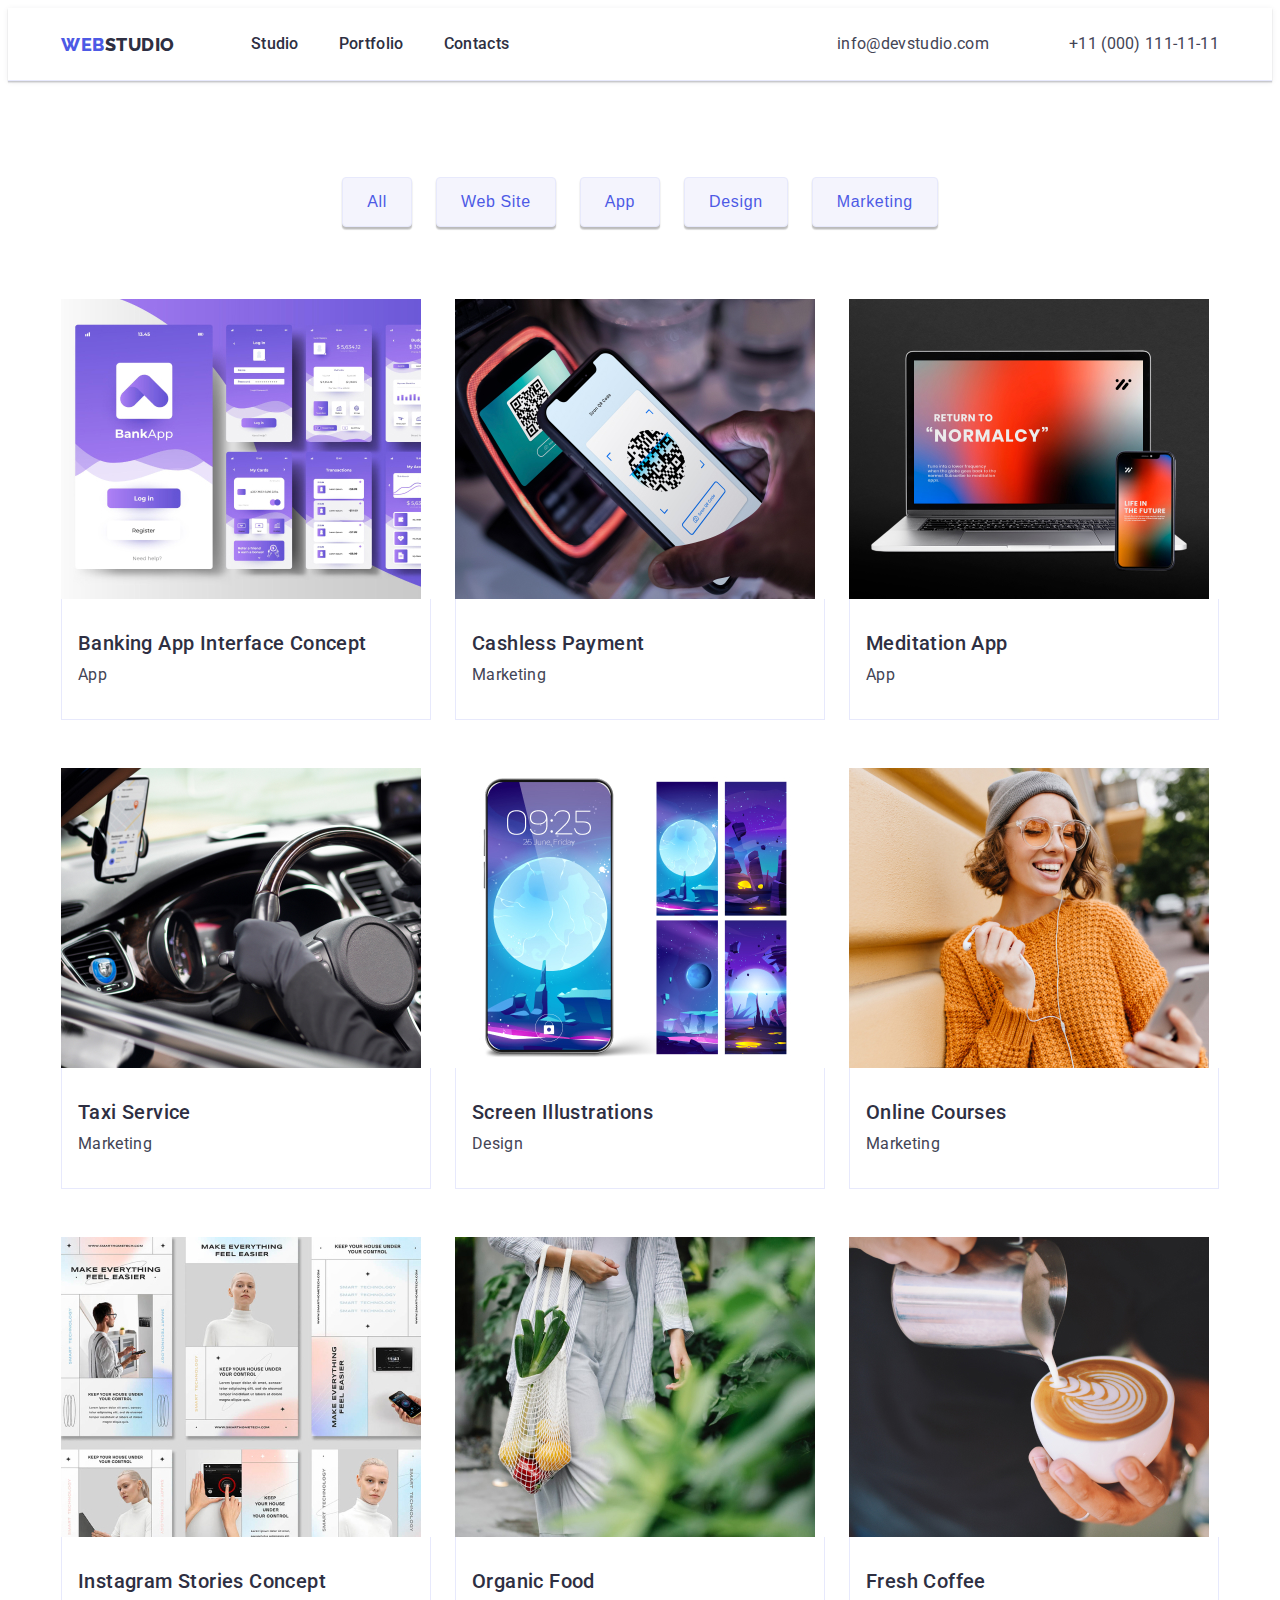
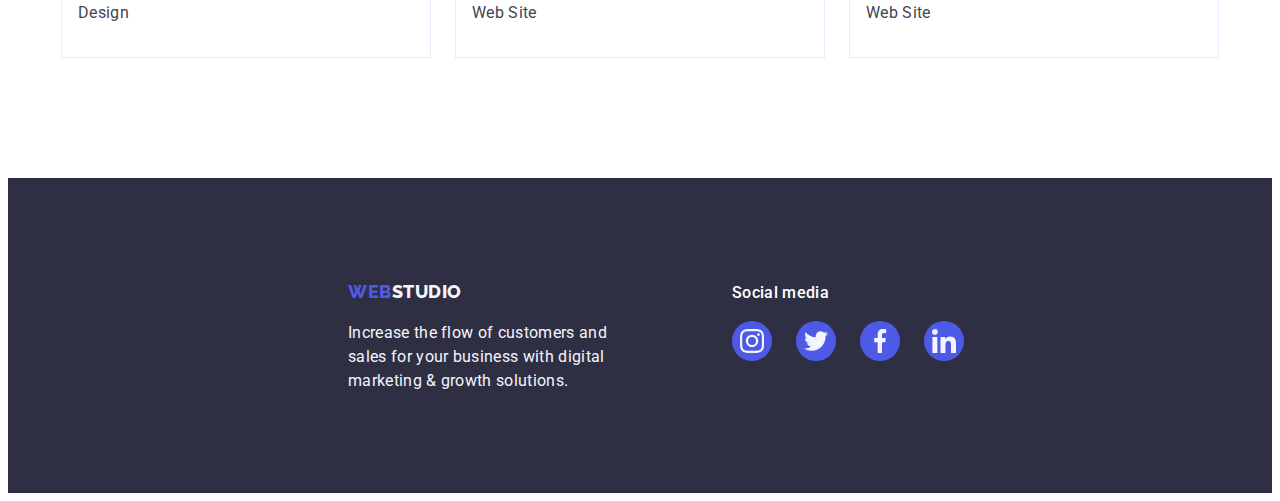
==== commit 993b607d: "fixed mistakes" ====
--- a/portfolio.html
+++ b/portfolio.html
@@ -83,7 +83,7 @@
           <!-- Images group 1 -->
           <ul class="portfolio-job-list list">
             <li class="portfolio-list link">
-              <a class="port-links link" href="">
+              <a class="portfolio-links link" href="">
                 <img
                   class="images-group"
                   src="./images/portfolio/image_group_1/1.jpg"
@@ -101,7 +101,7 @@
               </a>
             </li>
             <li class="portfolio-list link">
-              <a class="port-links link" href="">
+              <a class="portfolio-links link" href="">
                 <img
                   class="images-group"
                   src="./images/portfolio/image_group_1/2.jpg"
@@ -116,7 +116,7 @@
               </a>
             </li>
             <li class="portfolio-list link">
-              <a class="port-links link" href="">
+              <a class="portfolio-links link" href="">
                 <img
                   class="images-group"
                   src="./images/portfolio/image_group_1/3.jpg"
@@ -134,7 +134,7 @@
 
             <!-- Images group 2 -->
             <li class="portfolio-list link">
-              <a class="port-links link" href="">
+              <a class="portfolio-links link" href="">
                 <img
                   class="images-group"
                   src="./images/portfolio/image_group_2/1.jpg"
@@ -150,7 +150,7 @@
               </a>
             </li>
             <li class="portfolio-list link">
-              <a class="port-links link" href="">
+              <a class="portfolio-links link" href="">
                 <img
                   class="images-group"
                   src="./images/portfolio/image_group_2/2.jpg"
@@ -166,7 +166,7 @@
               </a>
             </li>
             <li class="portfolio-list link">
-              <a class="port-links link" href="">
+              <a class="portfolio-links link" href="">
                 <img
                   class="images-group"
                   src="./images/portfolio/image_group_2/3.jpg"
@@ -184,7 +184,7 @@
             <!-- Images group 3 -->
 
             <li class="portfolio-list link">
-              <a class="port-links link" href="">
+              <a class="portfolio-links link" href="">
                 <img
                   class="images-group"
                   src="./images/portfolio/image_group_3/1.jpg"
@@ -200,7 +200,7 @@
               </a>
             </li>
             <li class="portfolio-list link">
-              <a class="port-links link" href="">
+              <a class="portfolio-links link" href="">
                 <img
                   class="images-group"
                   src="./images/portfolio/image_group_3/2.jpg"
@@ -216,7 +216,7 @@
               </a>
             </li>
             <li class="portfolio-list link">
-              <a class="port-links link" href="">
+              <a class="portfolio-links link" href="">
                 <img
                   class="images-group"
                   src="./images/portfolio/image_group_3/3.jpg"
@@ -251,7 +251,7 @@
           <ul class="social-list list">
             <li class="social-item">
               <a
-                class="social-link"
+                class="footer-social"
                 href="https://www.instagram.com/"
                 target="_blank"
                 rel="noopener no-referrer"
@@ -262,9 +262,9 @@
                 </svg>
               </a>
             </li>
-            <li>
+            <li class="social-item">
               <a
-                class="social-link link"
+                class="footer-social"
                 href="https://twitter.com/"
                 target="_blank"
                 rel="noopener no-referrer"
@@ -275,9 +275,9 @@
                 </svg>
               </a>
             </li>
-            <li>
+            <li class="social-item">
               <a
-                class="social-link"
+                class="footer-social"
                 href="https://facebook.com"
                 target="_blank"
                 rel="noopener no-referrer"
@@ -288,9 +288,9 @@
                 </svg>
               </a>
             </li>
-            <li>
+            <li class="social-item">
               <a
-                class="social-link"
+                class="footer-social"
                 href="https://linkedin.com"
                 target="_blank"
                 rel="noopener no-referrer"
--- a/css/styles.css
+++ b/css/styles.css
@@ -182,6 +182,7 @@
   |============================
 */
 .main-section {
+  max-width: 1440px;
   height: 600px;
   padding: 188px 0;
   margin: 0 auto;
@@ -192,7 +193,7 @@
     ),
     url('../images/hero-bg.jpg');
   background-repeat: no-repeat;
-  max-width: 1400px;
+
   background-position: center;
   background-size: cover;
 
@@ -373,6 +374,7 @@
 .team-menu {
   display: flex;
   text-align: center;
+  justify-content: center;
   gap: 24px;
 }
 .team-item {
@@ -467,14 +469,10 @@
   color: var(--headers-description);
 }
 
-.customer-icons {
+.customers-list {
   display: flex;
   justify-content: center;
   align-items: center;
-}
-
-.customers-list {
-  display: flex;
   gap: 24px;
 }
 
@@ -575,10 +573,6 @@
   height: 80px;
 }
 
-.social-list {
-  display: flex;
-  gap: 16px;
-}
 .social-text {
   display: block;
   margin-bottom: 16px;
@@ -589,6 +583,21 @@
   font-weight: 500;
   line-height: 1.5;
   letter-spacing: 0.02em;
+}
+.footer-social {
+  display: flex;
+  justify-content: center;
+  align-items: center;
+  width: 40px;
+  height: 40px;
+
+  background-color: var(--button-color);
+  border-radius: 50%;
+}
+
+.footer-social:hover,
+.footer-social:focus {
+  background-color: #31d0aa;
 }
 
 /**
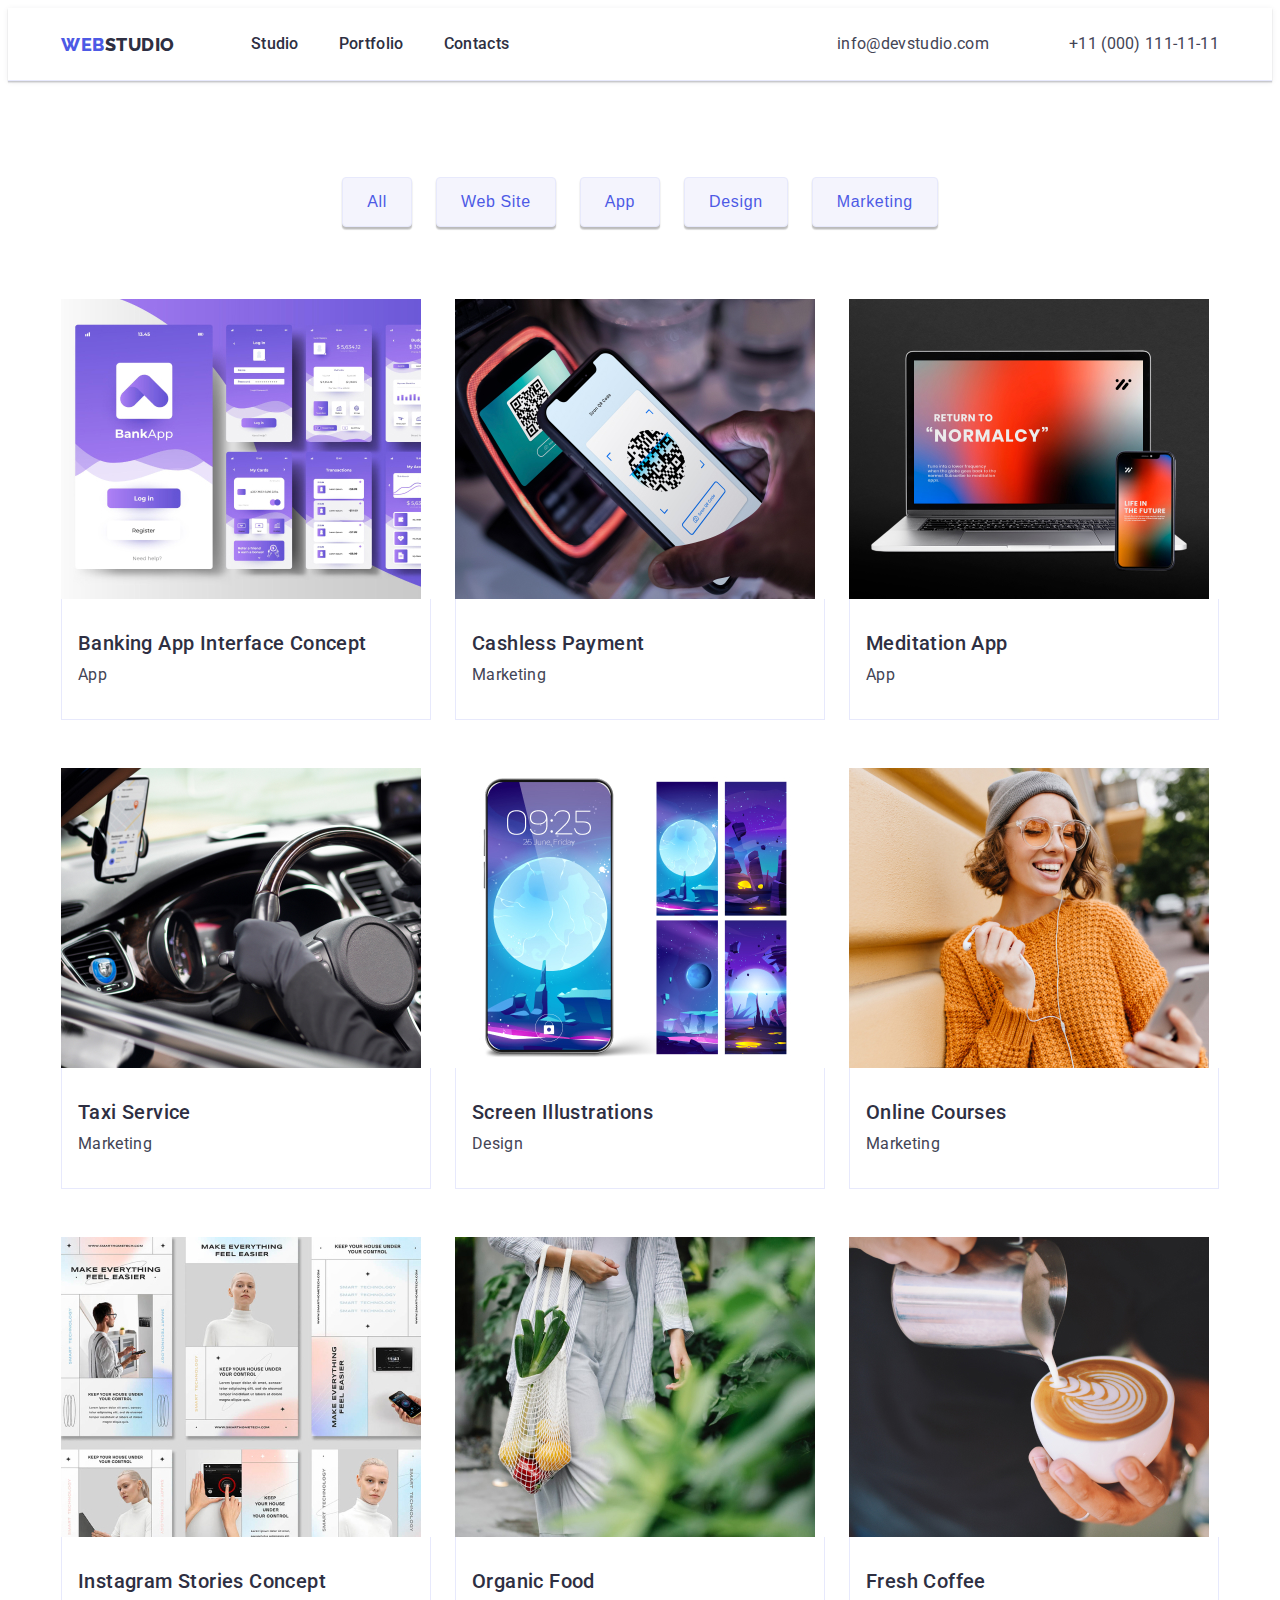
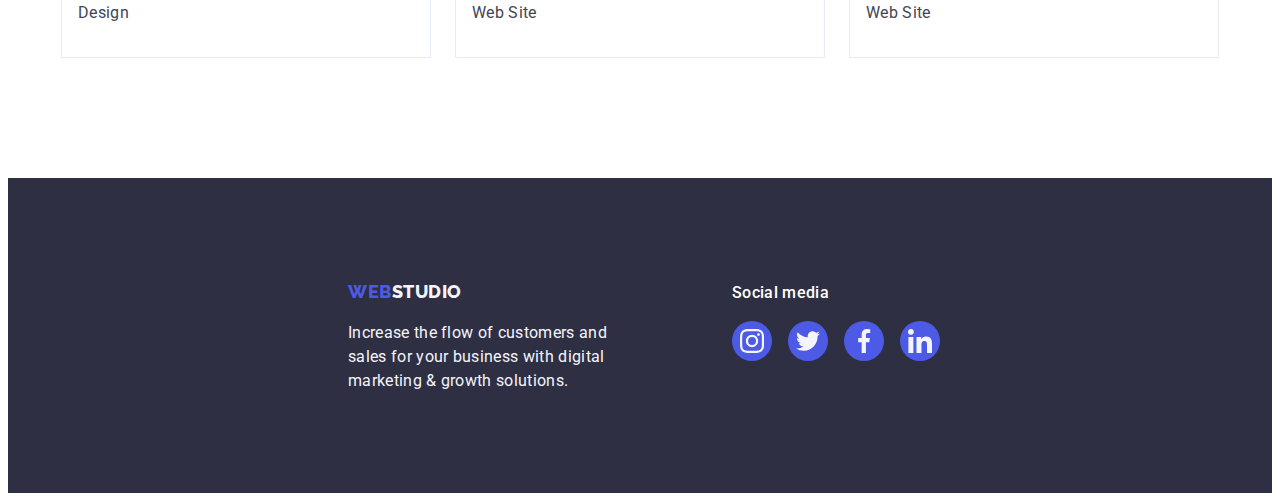
==== commit 158bf5ba: "fix mistakes" ====
--- a/portfolio.html
+++ b/portfolio.html
@@ -248,7 +248,7 @@
         </div>
         <div class="footer-socials">
           <p class="social-text">Social media</p>
-          <ul class="social-list list">
+          <ul class="footer-social-list list">
             <li class="social-item">
               <a
                 class="footer-social"
--- a/css/styles.css
+++ b/css/styles.css
@@ -563,6 +563,11 @@
   color: var(--footer-description);
 }
 
+.footer-social-list {
+  display: flex;
+  gap: 16px;
+}
+
 .footer-socials {
   display: flex;
   align-items: baseline;
